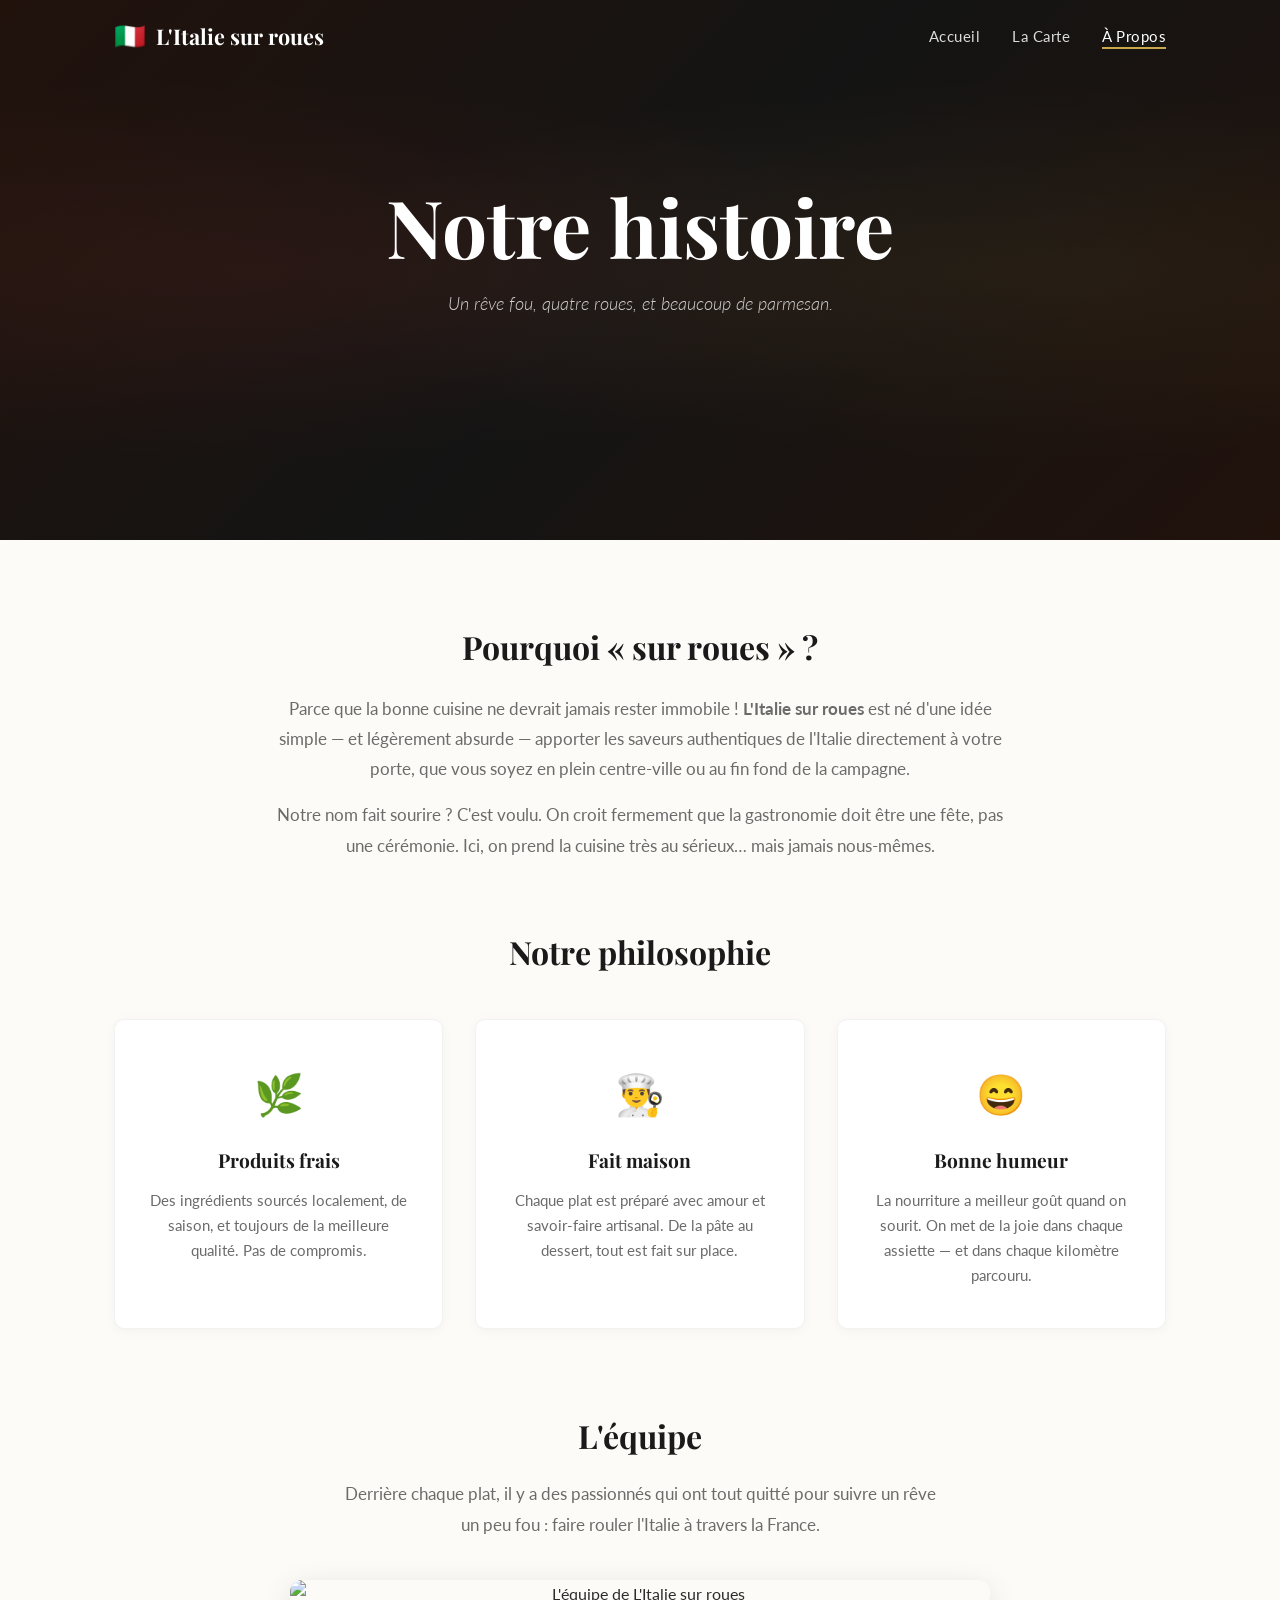
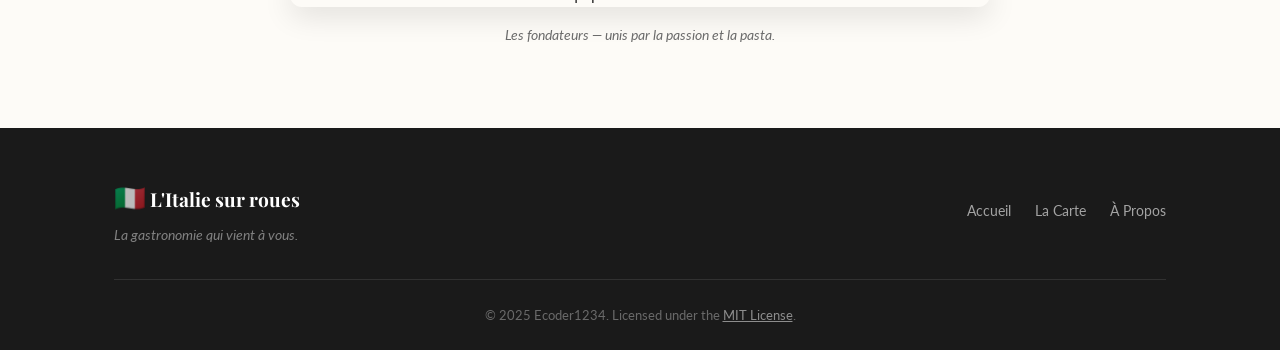
==== about.html @ c7670c9f "feat: add full L'Italie sur roues restaurant website" ====
<!DOCTYPE html>
<html lang="fr">
<head>
    <meta charset="UTF-8">
    <meta name="viewport" content="width=device-width, initial-scale=1.0">
    <title>À Propos — L'Italie sur roues</title>
    <link rel="stylesheet" href="css/style.css">
    <link rel="preconnect" href="https://fonts.googleapis.com">
    <link rel="preconnect" href="https://fonts.gstatic.com" crossorigin>
    <link href="https://fonts.googleapis.com/css2?family=Playfair+Display:ital,wght@0,400;0,700;1,400&family=Lato:wght@300;400;700&display=swap" rel="stylesheet">
</head>
<body>
    <!-- Navigation -->
    <nav class="navbar" id="navbar">
        <div class="nav-container">
            <a href="index.html" class="logo">
                <span class="logo-icon">🇮🇹</span>
                <span class="logo-text">L'Italie sur roues</span>
            </a>
            <button class="nav-toggle" id="navToggle" aria-label="Toggle menu">
                <span></span><span></span><span></span>
            </button>
            <ul class="nav-links" id="navLinks">
                <li><a href="index.html">Accueil</a></li>
                <li><a href="index.html#menu">La Carte</a></li>
                <li><a href="about.html" class="active">À Propos</a></li>
            </ul>
        </div>
    </nav>

    <!-- About Hero -->
    <header class="about-hero">
        <div class="hero-overlay"></div>
        <div class="hero-content">
            <h1 class="hero-title">Notre histoire</h1>
            <p class="hero-tagline">Un rêve fou, quatre roues, et beaucoup de parmesan.</p>
        </div>
    </header>

    <!-- About Content -->
    <section class="about-section">
        <div class="container">

            <div class="about-story">
                <div class="about-text">
                    <h2>Pourquoi « sur roues »&nbsp;?</h2>
                    <p>
                        Parce que la bonne cuisine ne devrait jamais rester immobile&nbsp;! 
                        <strong>L'Italie sur roues</strong> est né d'une idée simple — et légèrement absurde — 
                        apporter les saveurs authentiques de l'Italie directement à votre porte, 
                        que vous soyez en plein centre-ville ou au fin fond de la campagne.
                    </p>
                    <p>
                        Notre nom fait sourire&nbsp;? C'est voulu. On croit fermement que la 
                        gastronomie doit être une fête, pas une cérémonie. Ici, on prend la 
                        cuisine très au sérieux… mais jamais nous-mêmes.
                    </p>
                </div>
            </div>

            <div class="about-philosophy">
                <h2>Notre philosophie</h2>
                <div class="philosophy-grid">
                    <div class="philosophy-card">
                        <span class="philosophy-icon">🌿</span>
                        <h3>Produits frais</h3>
                        <p>Des ingrédients sourcés localement, de saison, et toujours de la meilleure qualité. Pas de compromis.</p>
                    </div>
                    <div class="philosophy-card">
                        <span class="philosophy-icon">👨‍🍳</span>
                        <h3>Fait maison</h3>
                        <p>Chaque plat est préparé avec amour et savoir-faire artisanal. De la pâte au dessert, tout est fait sur place.</p>
                    </div>
                    <div class="philosophy-card">
                        <span class="philosophy-icon">😄</span>
                        <h3>Bonne humeur</h3>
                        <p>La nourriture a meilleur goût quand on sourit. On met de la joie dans chaque assiette — et dans chaque kilomètre parcouru.</p>
                    </div>
                </div>
            </div>

            <div class="about-team">
                <h2>L'équipe</h2>
                <p class="team-intro">
                    Derrière chaque plat, il y a des passionnés qui ont tout quitté pour suivre 
                    un rêve un peu fou&nbsp;: faire rouler l'Italie à travers la France.
                </p>
                <div class="team-photo-container">
                    <img src="images/team.jpg" alt="L'équipe de L'Italie sur roues" class="team-photo">
                    <p class="team-caption">Les fondateurs — unis par la passion et la pasta.</p>
                </div>
            </div>

        </div>
    </section>

    <!-- Footer -->
    <footer class="footer">
        <div class="container">
            <div class="footer-content">
                <div class="footer-brand">
                    <span class="logo-icon">🇮🇹</span>
                    <span class="logo-text">L'Italie sur roues</span>
                    <p class="footer-tagline">La gastronomie qui vient à vous.</p>
                </div>
                <div class="footer-links">
                    <a href="index.html">Accueil</a>
                    <a href="index.html#menu">La Carte</a>
                    <a href="about.html">À Propos</a>
                </div>
            </div>
            <div class="footer-bottom">
                <p>&copy; 2025 Ecoder1234. Licensed under the <a href="https://github.com/Cyber-Bytes1/1/blob/main/LICENSE" target="_blank" rel="noopener">MIT License</a>.</p>
            </div>
        </div>
    </footer>

    <script src="js/main.js"></script>
</body>
</html>
---- css/style.css ----
/* ==========================================================================
   L'Italie sur roues — Main Stylesheet
   ========================================================================== */

/* ---------- Reset & Base ---------- */
*, *::before, *::after {
    margin: 0;
    padding: 0;
    box-sizing: border-box;
}

:root {
    --color-bg: #fdfbf7;
    --color-text: #2c2c2c;
    --color-muted: #6b6b6b;
    --color-accent: #b5453a;
    --color-accent-light: #d4756c;
    --color-gold: #c9a84c;
    --color-cream: #f5efe3;
    --color-dark: #1a1a1a;
    --font-heading: 'Playfair Display', Georgia, serif;
    --font-body: 'Lato', 'Segoe UI', sans-serif;
    --max-width: 1100px;
    --transition: 0.3s ease;
}

html {
    scroll-behavior: smooth;
}

body {
    font-family: var(--font-body);
    color: var(--color-text);
    background: var(--color-bg);
    line-height: 1.7;
    -webkit-font-smoothing: antialiased;
}

img {
    max-width: 100%;
    height: auto;
    display: block;
}

a {
    color: inherit;
    text-decoration: none;
}

.container {
    max-width: var(--max-width);
    margin: 0 auto;
    padding: 0 1.5rem;
}

/* ---------- Navigation ---------- */
.navbar {
    position: fixed;
    top: 0;
    left: 0;
    width: 100%;
    z-index: 1000;
    background: transparent;
    transition: background var(--transition), box-shadow var(--transition);
}

.navbar.scrolled {
    background: rgba(26, 26, 26, 0.95);
    box-shadow: 0 2px 20px rgba(0, 0, 0, 0.15);
}

.nav-container {
    max-width: var(--max-width);
    margin: 0 auto;
    padding: 0 1.5rem;
    display: flex;
    align-items: center;
    justify-content: space-between;
    height: 72px;
}

.logo {
    display: flex;
    align-items: center;
    gap: 0.6rem;
}

.logo-icon {
    font-size: 1.6rem;
}

.logo-text {
    font-family: var(--font-heading);
    font-size: 1.35rem;
    font-weight: 700;
    color: #fff;
}

.nav-links {
    list-style: none;
    display: flex;
    gap: 2rem;
}

.nav-links a {
    color: rgba(255, 255, 255, 0.85);
    font-size: 0.95rem;
    font-weight: 400;
    letter-spacing: 0.5px;
    transition: color var(--transition);
    position: relative;
}

.nav-links a::after {
    content: '';
    position: absolute;
    bottom: -4px;
    left: 0;
    width: 0;
    height: 2px;
    background: var(--color-gold);
    transition: width var(--transition);
}

.nav-links a:hover,
.nav-links a.active {
    color: #fff;
}

.nav-links a:hover::after,
.nav-links a.active::after {
    width: 100%;
}

/* Mobile toggle */
.nav-toggle {
    display: none;
    flex-direction: column;
    gap: 5px;
    background: none;
    border: none;
    cursor: pointer;
    padding: 4px;
}

.nav-toggle span {
    width: 26px;
    height: 2px;
    background: #fff;
    border-radius: 2px;
    transition: var(--transition);
}

/* ---------- Hero ---------- */
.hero, .about-hero {
    position: relative;
    min-height: 100vh;
    display: flex;
    align-items: center;
    justify-content: center;
    text-align: center;
    color: #fff;
    background: linear-gradient(135deg, #2c1810 0%, #1a1a1a 50%, #2c1810 100%);
    overflow: hidden;
}

.about-hero {
    min-height: 60vh;
}

.hero::before, .about-hero::before {
    content: '';
    position: absolute;
    inset: 0;
    background: 
        radial-gradient(ellipse at 20% 50%, rgba(181, 69, 58, 0.15) 0%, transparent 50%),
        radial-gradient(ellipse at 80% 50%, rgba(201, 168, 76, 0.1) 0%, transparent 50%);
}

.hero-overlay {
    position: absolute;
    inset: 0;
    background: rgba(0, 0, 0, 0.25);
}

.hero-content {
    position: relative;
    z-index: 1;
    padding: 2rem;
}

.hero-subtitle {
    font-family: var(--font-body);
    font-weight: 300;
    font-size: 1.1rem;
    letter-spacing: 3px;
    text-transform: uppercase;
    margin-bottom: 0.8rem;
    color: var(--color-gold);
}

.hero-title {
    font-family: var(--font-heading);
    font-size: clamp(2.5rem, 7vw, 5rem);
    font-weight: 700;
    line-height: 1.15;
    margin-bottom: 1rem;
}

.hero-tagline {
    font-family: var(--font-body);
    font-size: 1.15rem;
    font-weight: 300;
    font-style: italic;
    color: rgba(255, 255, 255, 0.8);
    margin-bottom: 2.5rem;
    max-width: 500px;
    margin-left: auto;
    margin-right: auto;
}

/* ---------- Button ---------- */
.btn {
    display: inline-block;
    padding: 0.85rem 2.2rem;
    font-family: var(--font-body);
    font-size: 0.95rem;
    font-weight: 600;
    letter-spacing: 1px;
    text-transform: uppercase;
    border-radius: 3px;
    transition: all var(--transition);
    cursor: pointer;
}

.btn-primary {
    background: var(--color-accent);
    color: #fff;
    border: 2px solid var(--color-accent);
}

.btn-primary:hover {
    background: transparent;
    color: #fff;
    border-color: #fff;
}

/* ---------- Menu Section ---------- */
.menu-section {
    padding: 6rem 0;
    background: var(--color-bg);
}

.menu-category {
    margin-bottom: 5rem;
}

.menu-category:last-child {
    margin-bottom: 0;
}

.category-header {
    display: flex;
    align-items: center;
    gap: 1.5rem;
    margin-bottom: 0.5rem;
}

.category-line {
    flex: 1;
    height: 1px;
    background: var(--color-gold);
    opacity: 0.4;
}

.category-title {
    font-family: var(--font-heading);
    font-size: 2.2rem;
    font-weight: 700;
    color: var(--color-dark);
    white-space: nowrap;
}

.category-subtitle {
    text-align: center;
    font-style: italic;
    color: var(--color-muted);
    font-size: 1rem;
    margin-bottom: 2.5rem;
}

.menu-grid {
    display: grid;
    grid-template-columns: repeat(auto-fit, minmax(320px, 1fr));
    gap: 2rem;
}

.menu-item {
    background: #fff;
    border-radius: 8px;
    padding: 1.8rem;
    box-shadow: 0 2px 12px rgba(0, 0, 0, 0.04);
    border: 1px solid rgba(0, 0, 0, 0.05);
    transition: transform var(--transition), box-shadow var(--transition);
}

.menu-item:hover {
    transform: translateY(-3px);
    box-shadow: 0 8px 24px rgba(0, 0, 0, 0.08);
}

.menu-item-header {
    display: flex;
    justify-content: space-between;
    align-items: flex-start;
    gap: 1rem;
    margin-bottom: 0.7rem;
}

.item-name {
    font-family: var(--font-heading);
    font-size: 1.15rem;
    font-weight: 700;
    line-height: 1.3;
    color: var(--color-dark);
}

.item-price {
    font-family: var(--font-heading);
    font-size: 1.15rem;
    font-weight: 700;
    color: var(--color-accent);
    white-space: nowrap;
}

.item-desc {
    font-size: 0.9rem;
    color: var(--color-muted);
    line-height: 1.65;
}

/* ---------- About Section ---------- */
.about-section {
    padding: 5rem 0;
}

.about-story {
    max-width: 750px;
    margin: 0 auto 4rem;
    text-align: center;
}

.about-story h2 {
    font-family: var(--font-heading);
    font-size: 2rem;
    margin-bottom: 1.2rem;
    color: var(--color-dark);
}

.about-story p {
    font-size: 1.05rem;
    color: var(--color-muted);
    margin-bottom: 1rem;
    line-height: 1.8;
}

/* Philosophy */
.about-philosophy {
    margin-bottom: 5rem;
}

.about-philosophy h2 {
    font-family: var(--font-heading);
    font-size: 2rem;
    text-align: center;
    margin-bottom: 2.5rem;
    color: var(--color-dark);
}

.philosophy-grid {
    display: grid;
    grid-template-columns: repeat(auto-fit, minmax(260px, 1fr));
    gap: 2rem;
}

.philosophy-card {
    text-align: center;
    padding: 2.5rem 2rem;
    background: #fff;
    border-radius: 10px;
    box-shadow: 0 2px 12px rgba(0, 0, 0, 0.04);
    border: 1px solid rgba(0, 0, 0, 0.05);
}

.philosophy-icon {
    font-size: 2.5rem;
    display: block;
    margin-bottom: 1rem;
}

.philosophy-card h3 {
    font-family: var(--font-heading);
    font-size: 1.2rem;
    margin-bottom: 0.7rem;
    color: var(--color-dark);
}

.philosophy-card p {
    font-size: 0.92rem;
    color: var(--color-muted);
    line-height: 1.7;
}

/* Team */
.about-team {
    text-align: center;
}

.about-team h2 {
    font-family: var(--font-heading);
    font-size: 2rem;
    margin-bottom: 1rem;
    color: var(--color-dark);
}

.team-intro {
    max-width: 600px;
    margin: 0 auto 2.5rem;
    font-size: 1.05rem;
    color: var(--color-muted);
    line-height: 1.8;
}

.team-photo-container {
    max-width: 700px;
    margin: 0 auto;
}

.team-photo {
    width: 100%;
    border-radius: 12px;
    box-shadow: 0 8px 30px rgba(0, 0, 0, 0.12);
}

.team-caption {
    margin-top: 1rem;
    font-style: italic;
    font-size: 0.9rem;
    color: var(--color-muted);
}

/* ---------- Footer ---------- */
.footer {
    background: var(--color-dark);
    color: rgba(255, 255, 255, 0.7);
    padding: 3rem 0 1.5rem;
}

.footer-content {
    display: flex;
    justify-content: space-between;
    align-items: center;
    padding-bottom: 2rem;
    border-bottom: 1px solid rgba(255, 255, 255, 0.1);
}

.footer-brand .logo-text {
    font-size: 1.2rem;
}

.footer-tagline {
    font-size: 0.85rem;
    margin-top: 0.3rem;
    color: rgba(255, 255, 255, 0.45);
    font-style: italic;
}

.footer-links {
    display: flex;
    gap: 1.5rem;
}

.footer-links a {
    font-size: 0.9rem;
    color: rgba(255, 255, 255, 0.6);
    transition: color var(--transition);
}

.footer-links a:hover {
    color: #fff;
}

.footer-bottom {
    text-align: center;
    padding-top: 1.5rem;
    font-size: 0.82rem;
    color: rgba(255, 255, 255, 0.35);
}

.footer-bottom a {
    color: rgba(255, 255, 255, 0.5);
    text-decoration: underline;
}

.footer-bottom a:hover {
    color: #fff;
}

/* ---------- Animations ---------- */
.fade-in {
    opacity: 0;
    transform: translateY(20px);
    transition: opacity 0.6s ease, transform 0.6s ease;
}

.fade-in.visible {
    opacity: 1;
    transform: translateY(0);
}

/* ---------- Responsive ---------- */
@media (max-width: 768px) {
    .nav-toggle {
        display: flex;
    }

    .nav-links {
        position: fixed;
        top: 0;
        right: -100%;
        width: 260px;
        height: 100vh;
        background: rgba(26, 26, 26, 0.97);
        flex-direction: column;
        padding: 5rem 2rem 2rem;
        gap: 1.5rem;
        transition: right var(--transition);
    }

    .nav-links.open {
        right: 0;
    }

    .nav-links a {
        font-size: 1.1rem;
    }

    .hero-title {
        font-size: 2.5rem;
    }

    .menu-grid {
        grid-template-columns: 1fr;
    }

    .category-title {
        font-size: 1.6rem;
    }

    .footer-content {
        flex-direction: column;
        gap: 1.5rem;
        text-align: center;
    }

    .footer-links {
        justify-content: center;
    }
}

@media (max-width: 480px) {
    .hero-title {
        font-size: 2rem;
    }

    .menu-item {
        padding: 1.3rem;
    }

    .philosophy-grid {
        grid-template-columns: 1fr;
    }
}
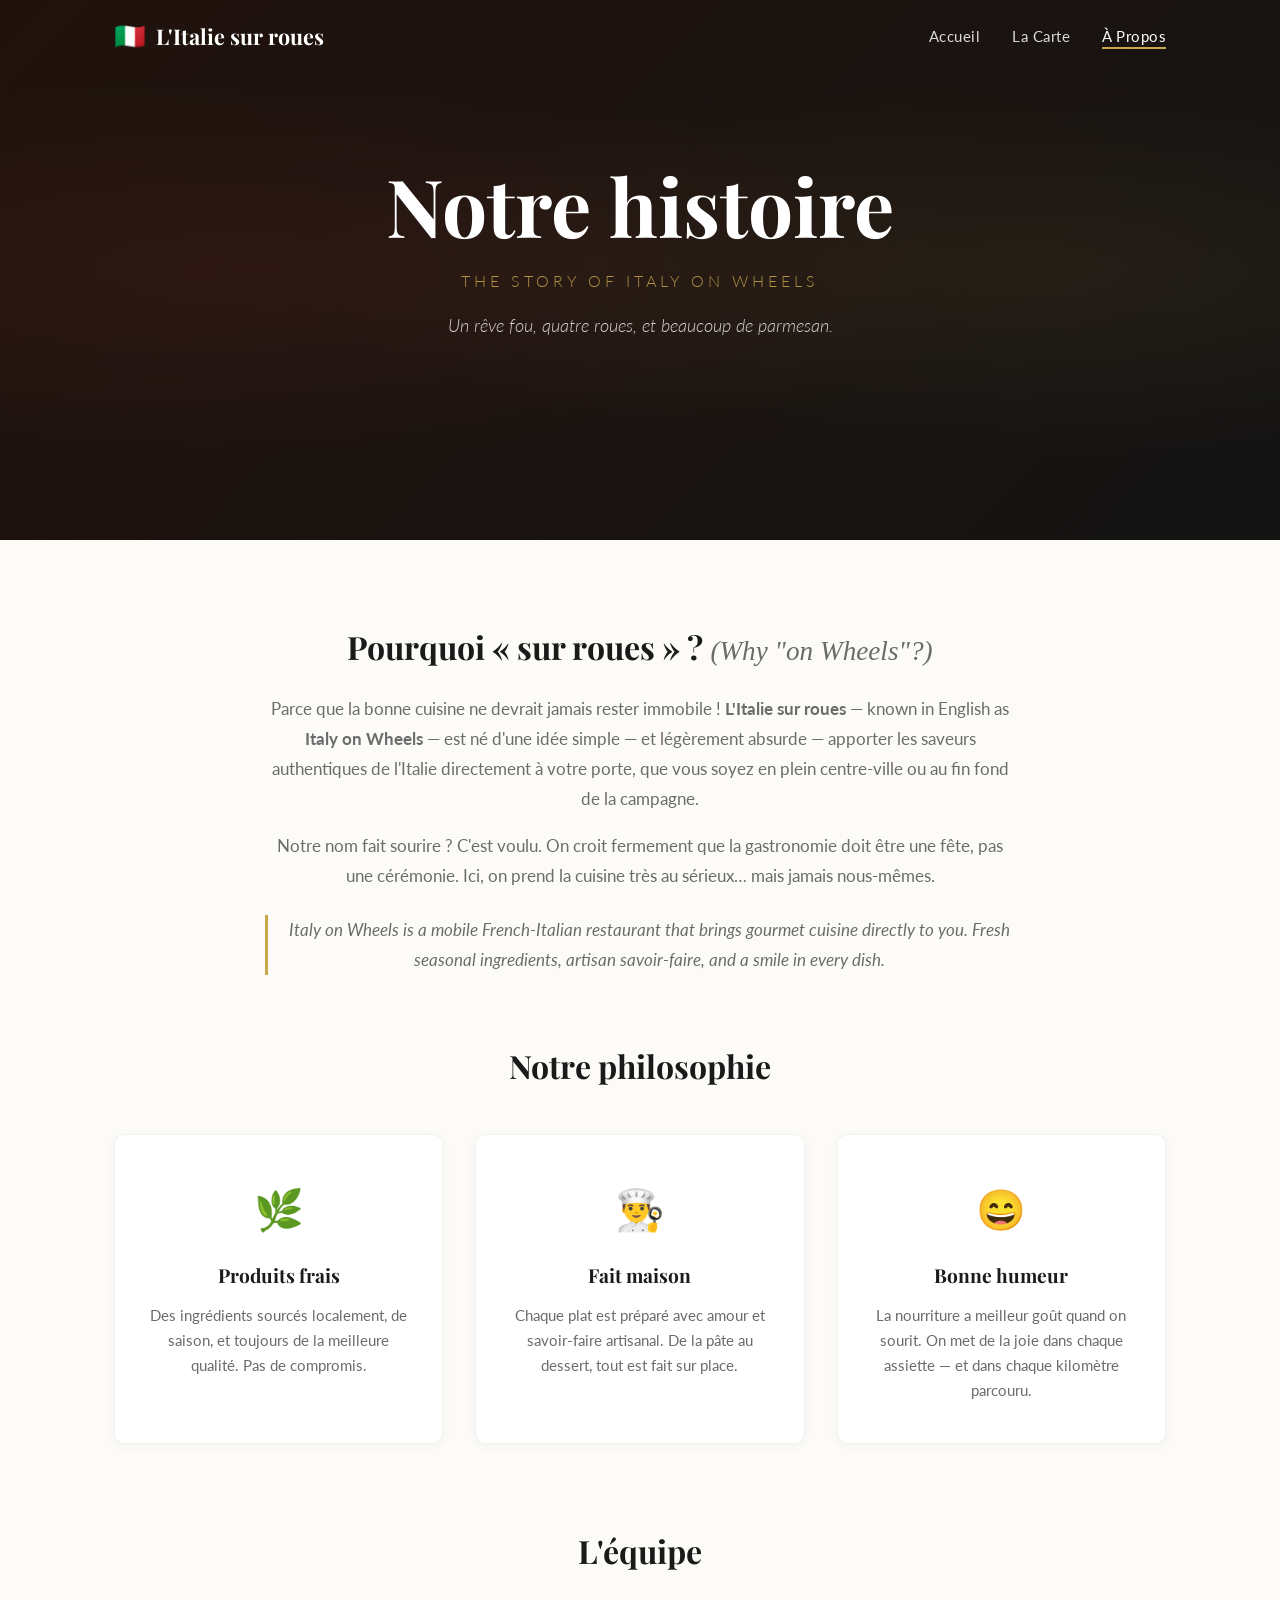
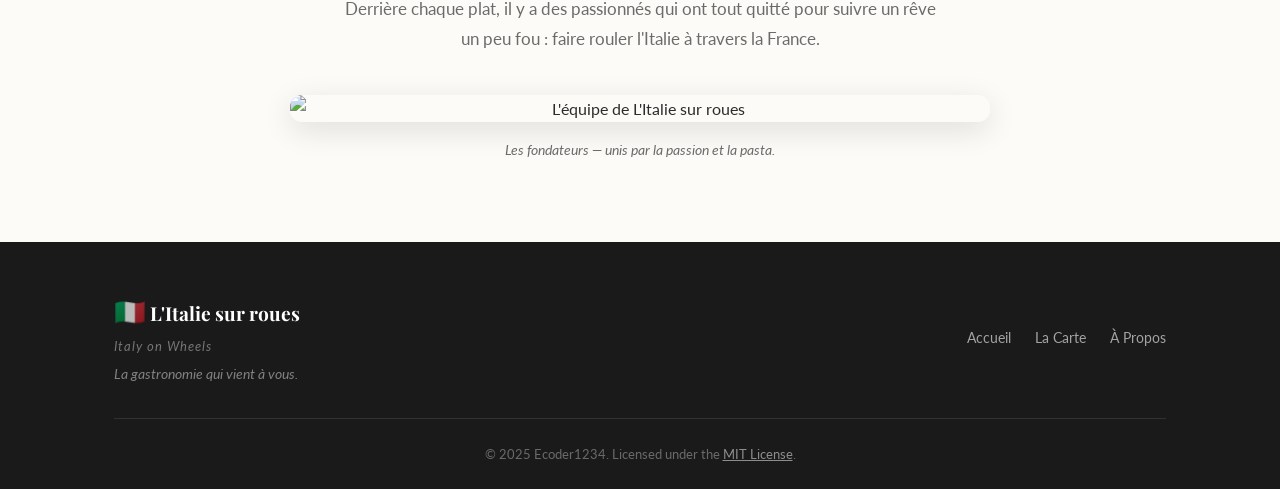
==== commit f71bf369: "seo: add 'Italy on Wheels' in visible page content for Google indexing" ====
--- a/about.html
+++ b/about.html
@@ -3,7 +3,68 @@
 <head>
     <meta charset="UTF-8">
     <meta name="viewport" content="width=device-width, initial-scale=1.0">
-    <title>À Propos — L'Italie sur roues</title>
+    <meta name="theme-color" content="#b5453a">
+
+    <!-- Title -->
+    <title>À Propos — Italy on Wheels (L'Italie sur roues) | About Us | Notre histoire</title>
+
+    <!-- SEO: French + English -->
+    <meta name="description" content="About Italy on Wheels (L'Italie sur roues). Discover our story, culinary philosophy and the passionate team behind every dish. Découvrez l'histoire, la philosophie culinaire et l'équipe passionnée.">
+    <meta name="keywords" content="Italy on Wheels, L'Italie sur roues, Italy on Wheels about, Italy on Wheels team, à propos, équipe restaurant, philosophie culinaire, cuisine artisanale, about us, restaurant team, culinary philosophy, artisan cooking, French chef, mobile restaurant story">
+    <meta name="author" content="Ecoder1234">
+    <meta name="robots" content="index, follow, max-snippet:-1, max-image-preview:large, max-video-preview:-1">
+    <meta name="language" content="French">
+
+    <!-- Canonical & Hreflang -->
+    <link rel="canonical" href="https://cyber-bytes1.github.io/1/about.html">
+    <link rel="alternate" hreflang="fr" href="https://cyber-bytes1.github.io/1/about.html">
+    <link rel="alternate" hreflang="x-default" href="https://cyber-bytes1.github.io/1/about.html">
+
+    <!-- Open Graph -->
+    <meta property="og:title" content="About Italy on Wheels (L'Italie sur roues) | Our Story & Philosophy">
+    <meta property="og:description" content="Italy on Wheels — a crazy dream, four wheels, and a whole lot of parmesan. Meet the passionate team and discover our culinary philosophy.">
+    <meta property="og:type" content="website">
+    <meta property="og:url" content="https://cyber-bytes1.github.io/1/about.html">
+    <meta property="og:locale" content="fr_FR">
+    <meta property="og:locale:alternate" content="en_US">
+    <meta property="og:site_name" content="Italy on Wheels — L'Italie sur roues">
+    <meta property="og:image" content="https://cyber-bytes1.github.io/1/images/og-image.png">
+    <meta property="og:image:width" content="1200">
+    <meta property="og:image:height" content="630">
+    <meta property="og:image:alt" content="The team behind Italy on Wheels (L'Italie sur roues)">
+
+    <!-- Twitter Card -->
+    <meta name="twitter:card" content="summary_large_image">
+    <meta name="twitter:title" content="About Italy on Wheels (L'Italie sur roues) | Our Story">
+    <meta name="twitter:description" content="Italy on Wheels — a crazy dream, four wheels, and a whole lot of parmesan. Meet the passionate team behind our French mobile restaurant.">
+    <meta name="twitter:image" content="https://cyber-bytes1.github.io/1/images/og-image.png">
+    <meta name="twitter:image:alt" content="Italy on Wheels team">
+
+    <!-- Favicon -->
+    <link rel="icon" type="image/svg+xml" href="favicon.svg">
+    <link rel="icon" type="image/png" sizes="32x32" href="favicon.svg">
+
+    <!-- Structured Data (JSON-LD) -->
+    <script type="application/ld+json">
+    {
+      "@context": "https://schema.org",
+      "@type": "AboutPage",
+      "name": "About Italy on Wheels (L'Italie sur roues)",
+      "description": "The story, culinary philosophy and team behind Italy on Wheels (L'Italie sur roues) — a French mobile restaurant bringing gourmet cuisine to your door.",
+      "url": "https://cyber-bytes1.github.io/1/about.html",
+      "mainEntity": {
+        "@type": "Restaurant",
+        "name": "L'Italie sur roues",
+        "alternateName": "Italy on Wheels",
+        "description": "Italy on Wheels — French mobile restaurant serving refined gourmet cuisine with fresh seasonal ingredients.",
+        "url": "https://cyber-bytes1.github.io/1/",
+        "servesCuisine": ["French", "Italian"],
+        "priceRange": "€€",
+        "knowsAbout": ["French cuisine", "Italian cuisine", "Artisan cooking", "Seasonal ingredients"]
+      }
+    }
+    </script>
+
     <link rel="stylesheet" href="css/style.css">
     <link rel="preconnect" href="https://fonts.googleapis.com">
     <link rel="preconnect" href="https://fonts.gstatic.com" crossorigin>
@@ -33,6 +94,7 @@
         <div class="hero-overlay"></div>
         <div class="hero-content">
             <h1 class="hero-title">Notre histoire</h1>
+            <p class="hero-english-name">The Story of Italy on Wheels</p>
             <p class="hero-tagline">Un rêve fou, quatre roues, et beaucoup de parmesan.</p>
         </div>
     </header>
@@ -43,10 +105,10 @@
 
             <div class="about-story">
                 <div class="about-text">
-                    <h2>Pourquoi « sur roues »&nbsp;?</h2>
+                    <h2>Pourquoi « sur roues » ? <span class="english-aside">(Why "on Wheels"?)</span></h2>
                     <p>
                         Parce que la bonne cuisine ne devrait jamais rester immobile&nbsp;! 
-                        <strong>L'Italie sur roues</strong> est né d'une idée simple — et légèrement absurde — 
+                        <strong>L'Italie sur roues</strong> — known in English as <strong>Italy on Wheels</strong> — est né d'une idée simple — et légèrement absurde — 
                         apporter les saveurs authentiques de l'Italie directement à votre porte, 
                         que vous soyez en plein centre-ville ou au fin fond de la campagne.
                     </p>
@@ -54,6 +116,9 @@
                         Notre nom fait sourire&nbsp;? C'est voulu. On croit fermement que la 
                         gastronomie doit être une fête, pas une cérémonie. Ici, on prend la 
                         cuisine très au sérieux… mais jamais nous-mêmes.
+                    </p>
+                    <p class="english-summary">
+                        Italy on Wheels is a mobile French-Italian restaurant that brings gourmet cuisine directly to you. Fresh seasonal ingredients, artisan savoir-faire, and a smile in every dish.
                     </p>
                 </div>
             </div>
@@ -101,6 +166,7 @@
                 <div class="footer-brand">
                     <span class="logo-icon">🇮🇹</span>
                     <span class="logo-text">L'Italie sur roues</span>
+                    <p class="footer-english">Italy on Wheels</p>
                     <p class="footer-tagline">La gastronomie qui vient à vous.</p>
                 </div>
                 <div class="footer-links">
--- a/css/style.css
+++ b/css/style.css
@@ -219,6 +219,41 @@
     margin-right: auto;
 }
 
+.hero-english-name {
+    font-family: var(--font-body);
+    font-size: 1rem;
+    font-weight: 300;
+    letter-spacing: 4px;
+    text-transform: uppercase;
+    color: var(--color-gold);
+    margin-bottom: 1rem;
+    opacity: 0.85;
+}
+
+.english-aside {
+    font-weight: 400;
+    font-size: 0.85em;
+    color: var(--color-muted);
+    font-style: italic;
+}
+
+.english-summary {
+    font-size: 0.95rem;
+    color: var(--color-muted);
+    font-style: italic;
+    border-left: 3px solid var(--color-gold);
+    padding-left: 1rem;
+    margin-top: 1.5rem;
+}
+
+.footer-english {
+    font-size: 0.8rem;
+    color: rgba(255, 255, 255, 0.4);
+    font-style: italic;
+    letter-spacing: 1px;
+    margin-top: 0.15rem;
+}
+
 /* ---------- Button ---------- */
 .btn {
     display: inline-block;
@@ -506,16 +541,318 @@
     color: #fff;
 }
 
-/* ---------- Animations ---------- */
+/* ---------- Keyframe Animations ---------- */
+@keyframes fadeInUp {
+    from { opacity: 0; transform: translateY(40px); }
+    to   { opacity: 1; transform: translateY(0); }
+}
+
+@keyframes fadeInDown {
+    from { opacity: 0; transform: translateY(-30px); }
+    to   { opacity: 1; transform: translateY(0); }
+}
+
+@keyframes fadeInLeft {
+    from { opacity: 0; transform: translateX(-40px); }
+    to   { opacity: 1; transform: translateX(0); }
+}
+
+@keyframes fadeInRight {
+    from { opacity: 0; transform: translateX(40px); }
+    to   { opacity: 1; transform: translateX(0); }
+}
+
+@keyframes scaleIn {
+    from { opacity: 0; transform: scale(0.85); }
+    to   { opacity: 1; transform: scale(1); }
+}
+
+@keyframes slideInPrice {
+    from { opacity: 0; transform: translateX(20px); }
+    to   { opacity: 1; transform: translateX(0); }
+}
+
+@keyframes shimmer {
+    0%   { background-position: -200% 0; }
+    100% { background-position: 200% 0; }
+}
+
+@keyframes float {
+    0%, 100% { transform: translateY(0); }
+    50%      { transform: translateY(-12px); }
+}
+
+@keyframes pulse {
+    0%, 100% { transform: scale(1); }
+    50%      { transform: scale(1.08); }
+}
+
+@keyframes gradientShift {
+    0%   { background-position: 0% 50%; }
+    50%  { background-position: 100% 50%; }
+    100% { background-position: 0% 50%; }
+}
+
+@keyframes typewriter {
+    from { width: 0; }
+    to   { width: 100%; }
+}
+
+@keyframes particleFloat {
+    0%   { transform: translate(0, 0) rotate(0deg); opacity: 0; }
+    10%  { opacity: 0.6; }
+    90%  { opacity: 0.6; }
+    100% { transform: translate(var(--tx), var(--ty)) rotate(360deg); opacity: 0; }
+}
+
+/* ---------- Hero Animations ---------- */
+.hero-subtitle {
+    animation: fadeInDown 0.8s ease 0.2s both;
+}
+
+.hero-title {
+    animation: fadeInUp 1s ease 0.5s both;
+}
+
+.hero-tagline {
+    animation: fadeInUp 0.8s ease 0.9s both;
+}
+
+.hero .btn {
+    animation: scaleIn 0.6s ease 1.3s both;
+}
+
+.about-hero .hero-title {
+    animation: fadeInUp 1s ease 0.3s both;
+}
+
+.about-hero .hero-tagline {
+    animation: fadeInUp 0.8s ease 0.7s both;
+}
+
+/* Animated gradient on hero background */
+.hero, .about-hero {
+    background-size: 200% 200%;
+    animation: gradientShift 8s ease infinite;
+}
+
+/* Floating particles in hero */
+.hero-particles {
+    position: absolute;
+    inset: 0;
+    overflow: hidden;
+    pointer-events: none;
+    z-index: 0;
+}
+
+.hero-particle {
+    position: absolute;
+    border-radius: 50%;
+    background: rgba(201, 168, 76, 0.25);
+    animation: particleFloat var(--duration) ease-in-out infinite;
+    animation-delay: var(--delay);
+}
+
+/* ---------- Scroll Reveal Animations ---------- */
 .fade-in {
     opacity: 0;
-    transform: translateY(20px);
-    transition: opacity 0.6s ease, transform 0.6s ease;
+    transform: translateY(30px);
+    transition: opacity 0.7s cubic-bezier(0.25, 0.46, 0.45, 0.94),
+                transform 0.7s cubic-bezier(0.25, 0.46, 0.45, 0.94);
 }
 
 .fade-in.visible {
     opacity: 1;
     transform: translateY(0);
+}
+
+.fade-in-left {
+    opacity: 0;
+    transform: translateX(-40px);
+    transition: opacity 0.7s cubic-bezier(0.25, 0.46, 0.45, 0.94),
+                transform 0.7s cubic-bezier(0.25, 0.46, 0.45, 0.94);
+}
+
+.fade-in-left.visible {
+    opacity: 1;
+    transform: translateX(0);
+}
+
+.fade-in-right {
+    opacity: 0;
+    transform: translateX(40px);
+    transition: opacity 0.7s cubic-bezier(0.25, 0.46, 0.45, 0.94),
+                transform 0.7s cubic-bezier(0.25, 0.46, 0.45, 0.94);
+}
+
+.fade-in-right.visible {
+    opacity: 1;
+    transform: translateX(0);
+}
+
+.scale-in {
+    opacity: 0;
+    transform: scale(0.8);
+    transition: opacity 0.6s ease, transform 0.6s ease;
+}
+
+.scale-in.visible {
+    opacity: 1;
+    transform: scale(1);
+}
+
+/* Stagger delays for grid children */
+.stagger-1 { transition-delay: 0.05s; }
+.stagger-2 { transition-delay: 0.15s; }
+.stagger-3 { transition-delay: 0.25s; }
+.stagger-4 { transition-delay: 0.35s; }
+
+/* ---------- Enhanced Menu Card Hover ---------- */
+.menu-item {
+    position: relative;
+    overflow: hidden;
+    transition: transform 0.4s cubic-bezier(0.25, 0.46, 0.45, 0.94),
+                box-shadow 0.4s ease,
+                border-color 0.4s ease;
+}
+
+.menu-item::before {
+    content: '';
+    position: absolute;
+    top: 0;
+    left: -100%;
+    width: 100%;
+    height: 100%;
+    background: linear-gradient(90deg, transparent, rgba(201, 168, 76, 0.06), transparent);
+    transition: left 0.6s ease;
+}
+
+.menu-item:hover::before {
+    left: 100%;
+}
+
+.menu-item:hover {
+    transform: translateY(-6px) scale(1.01);
+    box-shadow: 0 12px 32px rgba(0, 0, 0, 0.1);
+    border-color: rgba(201, 168, 76, 0.3);
+}
+
+.menu-item:hover .item-price {
+    animation: pulse 0.5s ease;
+}
+
+.menu-item:hover .item-name {
+    color: var(--color-accent);
+    transition: color 0.3s ease;
+}
+
+/* ---------- Category Header Animation ---------- */
+.category-line {
+    transform: scaleX(0);
+    transition: transform 0.8s cubic-bezier(0.25, 0.46, 0.45, 0.94);
+    transform-origin: center;
+}
+
+.category-header.visible .category-line {
+    transform: scaleX(1);
+}
+
+.category-title {
+    opacity: 0;
+    transition: opacity 0.6s ease 0.3s;
+}
+
+.category-header.visible .category-title {
+    opacity: 1;
+}
+
+/* ---------- Philosophy Card Hover ---------- */
+.philosophy-card {
+    transition: transform 0.4s ease, box-shadow 0.4s ease, border-color 0.4s ease;
+}
+
+.philosophy-card:hover {
+    transform: translateY(-8px);
+    box-shadow: 0 16px 40px rgba(0, 0, 0, 0.1);
+    border-color: rgba(201, 168, 76, 0.3);
+}
+
+.philosophy-card:hover .philosophy-icon {
+    animation: float 1.5s ease infinite;
+}
+
+/* ---------- Button Animations ---------- */
+.btn {
+    position: relative;
+    overflow: hidden;
+}
+
+.btn::after {
+    content: '';
+    position: absolute;
+    top: 50%;
+    left: 50%;
+    width: 0;
+    height: 0;
+    background: rgba(255, 255, 255, 0.15);
+    border-radius: 50%;
+    transform: translate(-50%, -50%);
+    transition: width 0.6s ease, height 0.6s ease;
+}
+
+.btn:hover::after {
+    width: 300px;
+    height: 300px;
+}
+
+/* ---------- Gold shimmer on category subtitle ---------- */
+.category-subtitle {
+    background: linear-gradient(90deg, var(--color-muted) 40%, var(--color-gold) 50%, var(--color-muted) 60%);
+    background-size: 200% 100%;
+    -webkit-background-clip: text;
+    background-clip: text;
+    -webkit-text-fill-color: transparent;
+    animation: shimmer 3s ease-in-out infinite;
+}
+
+/* ---------- Team Photo ---------- */
+.team-photo {
+    transition: transform 0.6s ease, box-shadow 0.6s ease;
+}
+
+.team-photo:hover {
+    transform: scale(1.02);
+    box-shadow: 0 16px 50px rgba(0, 0, 0, 0.18);
+}
+
+/* ---------- Footer link hover ---------- */
+.footer-links a {
+    position: relative;
+}
+
+.footer-links a::after {
+    content: '';
+    position: absolute;
+    bottom: -3px;
+    left: 0;
+    width: 0;
+    height: 1px;
+    background: var(--color-gold);
+    transition: width 0.3s ease;
+}
+
+.footer-links a:hover::after {
+    width: 100%;
+}
+
+/* ---------- Prefers reduced motion ---------- */
+@media (prefers-reduced-motion: reduce) {
+    *, *::before, *::after {
+        animation-duration: 0.01ms !important;
+        animation-iteration-count: 1 !important;
+        transition-duration: 0.01ms !important;
+    }
+    .hero-particles { display: none; }
 }
 
 /* ---------- Responsive ---------- */
